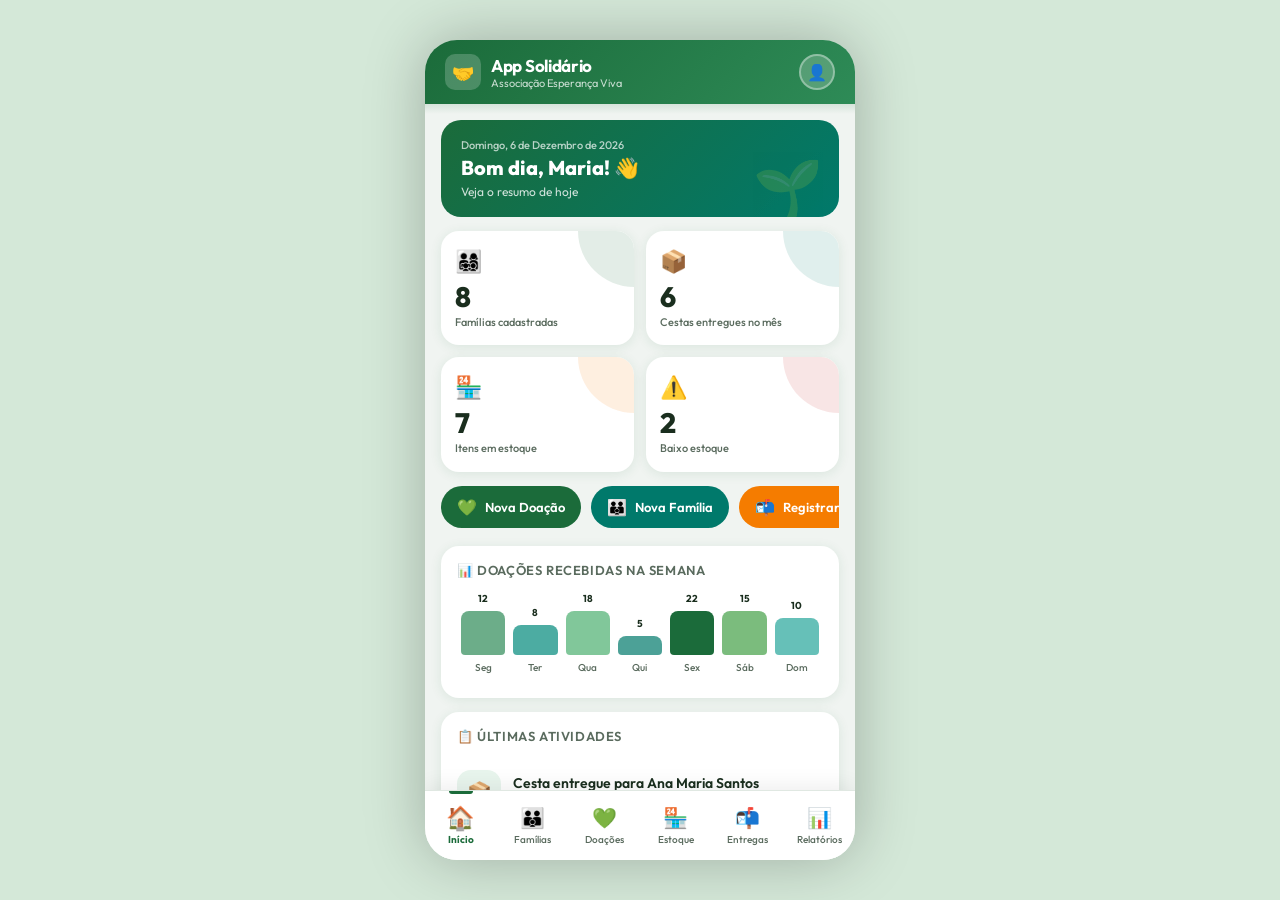
==== index.html @ c5981f45 "fix: adiciona css e js" ====
<!DOCTYPE html>
<html lang="pt-BR">
<head>
  <meta charset="UTF-8"/>
  <meta name="viewport" content="width=device-width, initial-scale=1.0, maximum-scale=1.0"/>
  <title>App Solidário</title>
  <link rel="preconnect" href="https://fonts.googleapis.com"/>
  <link href="https://fonts.googleapis.com/css2?family=Outfit:wght@300;400;500;600;700;800&display=swap" rel="stylesheet"/>
  <link rel="stylesheet" href="css/style.css"/>
</head>
<body>
<div id="app-wrapper">

  <!-- HEADER -->
  <header id="header">
    <div class="header-logo">
      <div class="logo-icon">🤝</div>
      <div>
        <div class="header-titulo">App Solidário</div>
        <div class="header-subtitulo">Associação Esperança Viva</div>
      </div>
    </div>
    <div class="header-avatar">👤</div>
  </header>

  <!-- CONTEÚDO PRINCIPAL -->
  <div id="conteudo">

    <!-- TELA: DASHBOARD -->
    <div class="tela ativa" id="tela-inicio">
      <div class="hero-greeting">
        <div class="hero-data" id="data-hoje"></div>
        <div class="hero-txt">Bom dia, Maria! 👋</div>
        <div class="hero-sub">Veja o resumo de hoje</div>
      </div>

      <div class="grid-indicadores">
        <div class="indicador ind-verde">
          <span class="ind-emoji">👨‍👩‍👧‍👦</span>
          <div class="ind-numero" id="total-familias">47</div>
          <div class="ind-label">Famílias cadastradas</div>
        </div>
        <div class="indicador ind-teal">
          <span class="ind-emoji">📦</span>
          <div class="ind-numero" id="total-entregas-mes">31</div>
          <div class="ind-label">Cestas entregues no mês</div>
        </div>
        <div class="indicador ind-laranja">
          <span class="ind-emoji">🏪</span>
          <div class="ind-numero" id="total-itens">7</div>
          <div class="ind-label">Itens em estoque</div>
        </div>
        <div class="indicador ind-vermelho">
          <span class="ind-emoji">⚠️</span>
          <div class="ind-numero" id="total-baixo-estoque">2</div>
          <div class="ind-label">Baixo estoque</div>
        </div>
      </div>

      <div class="acoes-rapidas">
        <button class="btn-acao btn-acao-verde" onclick="abrirModal('modal-doacao')">
          <span>💚</span> Nova Doação
        </button>
        <button class="btn-acao btn-acao-teal" onclick="abrirModal('modal-familia')">
          <span>👪</span> Nova Família
        </button>
        <button class="btn-acao btn-acao-laranja" onclick="abrirModal('modal-entrega')">
          <span>📬</span> Registrar Entrega
        </button>
      </div>

      <div class="card">
        <div class="card-titulo">📊 Doações recebidas na semana</div>
        <div class="grafico-barras" id="grafico-semana"></div>
      </div>

      <div class="card">
        <div class="card-titulo">📋 Últimas atividades</div>
        <div id="lista-atividades"></div>
      </div>
    </div>

    <!-- TELA: FAMÍLIAS -->
    <div class="tela" id="tela-familias">
      <div class="secao-header">
        <div>
          <div class="secao-titulo">Famílias</div>
          <div class="secao-sub" id="familias-count">47 cadastradas</div>
        </div>
        <button class="btn-secundario" onclick="abrirModal('modal-familia')">+ Cadastrar</button>
      </div>

      <div class="busca-wrap">
        <span class="busca-icone">🔍</span>
        <input class="busca-input" type="text" placeholder="Buscar família ou bairro..." id="busca-familias" oninput="filtrarFamilias()"/>
      </div>

      <div class="chips-wrap">
        <button class="chip ativo" onclick="filtrarChip(this,'todas')">Todas</button>
        <button class="chip" onclick="filtrarChip(this,'alta')">🔴 Alta prioridade</button>
        <button class="chip" onclick="filtrarChip(this,'media')">🟡 Média</button>
        <button class="chip" onclick="filtrarChip(this,'normal')">🟢 Normal</button>
      </div>

      <div class="card">
        <div id="lista-familias"></div>
      </div>
    </div>

    <!-- TELA: DOAÇÕES -->
    <div class="tela" id="tela-doacoes">
      <div class="secao-header">
        <div>
          <div class="secao-titulo">Doações</div>
          <div class="secao-sub" id="doacoes-count">Registros do mês</div>
        </div>
        <button class="btn-secundario" onclick="abrirModal('modal-doacao')">+ Registrar</button>
      </div>

      <div class="card">
        <div class="card-titulo">📥 Doações recebidas</div>
        <div id="lista-doacoes"></div>
      </div>
    </div>

    <!-- TELA: ESTOQUE -->
    <div class="tela" id="tela-estoque">
      <div class="secao-header">
        <div>
          <div class="secao-titulo">Estoque</div>
          <div class="secao-sub">Nível de produtos disponíveis</div>
        </div>
      </div>

      <div class="busca-wrap">
        <span class="busca-icone">🔍</span>
        <input class="busca-input" type="text" placeholder="Buscar produto..." id="busca-estoque" oninput="filtrarEstoque()"/>
      </div>

      <div class="card" id="card-estoque"></div>
    </div>

    <!-- TELA: ENTREGAS -->
    <div class="tela" id="tela-entregas">
      <div class="secao-header">
        <div>
          <div class="secao-titulo">Entregas</div>
          <div class="secao-sub" id="entregas-count"></div>
        </div>
        <button class="btn-secundario" onclick="abrirModal('modal-entrega')">+ Registrar</button>
      </div>
      <div class="card">
        <div class="card-titulo">📬 Histórico de entregas</div>
        <div id="lista-entregas"></div>
      </div>
    </div>

    <!-- TELA: RELATÓRIOS -->
    <div class="tela" id="tela-relatorios">
      <div class="secao-header">
        <div>
          <div class="secao-titulo">Relatórios</div>
          <div class="secao-sub">Resumo geral da associação</div>
        </div>
      </div>

      <div class="stat-grid" id="stat-grid"></div>

      <div class="card">
        <div class="card-titulo">🥫 Produtos mais doados</div>
        <div id="relatorio-produtos"></div>
      </div>

      <div class="card">
        <div class="card-titulo">🏘️ Bairros atendidos</div>
        <div id="relatorio-bairros"></div>
      </div>

      <button class="btn-primario" style="margin-bottom:16px" onclick="mostrarToast('📄 Relatório exportado com sucesso!','verde')">
        📄 Exportar Relatório (PDF)
      </button>
    </div>

  </div><!-- fim #conteudo -->

  <!-- NAVEGAÇÃO INFERIOR -->
  <nav id="nav-inferior">
    <button class="nav-item ativo" onclick="navegarPara('inicio',this)">
      <span class="nav-icone">🏠</span>
      <span class="nav-label">Início</span>
    </button>
    <button class="nav-item" onclick="navegarPara('familias',this)">
      <span class="nav-icone">👪</span>
      <span class="nav-label">Famílias</span>
    </button>
    <button class="nav-item" onclick="navegarPara('doacoes',this)">
      <span class="nav-icone">💚</span>
      <span class="nav-label">Doações</span>
    </button>
    <button class="nav-item" onclick="navegarPara('estoque',this)">
      <span class="nav-icone">🏪</span>
      <span class="nav-label">Estoque</span>
    </button>
    <button class="nav-item" onclick="navegarPara('entregas',this)">
      <span class="nav-icone">📬</span>
      <span class="nav-label">Entregas</span>
    </button>
    <button class="nav-item" onclick="navegarPara('relatorios',this)">
      <span class="nav-icone">📊</span>
      <span class="nav-label">Relatórios</span>
    </button>
  </nav>

  <!-- MODAL: NOVA FAMÍLIA -->
  <div class="modal-overlay" id="modal-familia" onclick="fecharModalFora(event,this)">
    <div class="modal-conteudo">
      <div class="modal-handle"></div>
      <div class="modal-titulo">
        👪 Cadastrar Família
        <button class="btn-fechar-modal" onclick="fecharModal('modal-familia')">✕</button>
      </div>
      <div class="form-grupo">
        <label class="form-label">Nome do Responsável *</label>
        <input class="form-input" type="text" id="f-responsavel" placeholder="Ex: Ana Maria Santos"/>
      </div>
      <div class="form-row">
        <div class="form-grupo">
          <label class="form-label">CPF</label>
          <input class="form-input" type="text" id="f-cpf" placeholder="000.000.000-00"/>
        </div>
        <div class="form-grupo">
          <label class="form-label">Telefone</label>
          <input class="form-input" type="text" id="f-telefone" placeholder="(00) 00000-0000"/>
        </div>
      </div>
      <div class="form-grupo">
        <label class="form-label">Endereço</label>
        <input class="form-input" type="text" id="f-endereco" placeholder="Rua, número"/>
      </div>
      <div class="form-row">
        <div class="form-grupo">
          <label class="form-label">Bairro</label>
          <input class="form-input" type="text" id="f-bairro" placeholder="Bairro"/>
        </div>
        <div class="form-grupo">
          <label class="form-label">Moradores</label>
          <input class="form-input" type="number" id="f-moradores" placeholder="Ex: 4" min="1"/>
        </div>
      </div>
      <div class="form-grupo">
        <label class="form-label">Prioridade</label>
        <select class="form-select" id="f-prioridade">
          <option value="normal">🟢 Normal</option>
          <option value="media">🟡 Média</option>
          <option value="alta">🔴 Alta</option>
        </select>
      </div>
      <div class="form-grupo">
        <label class="form-label">Observações</label>
        <textarea class="form-textarea" id="f-obs" placeholder="Informações adicionais sobre a família..."></textarea>
      </div>
      <button class="btn-primario" onclick="salvarFamilia()">✅ Cadastrar Família</button>
    </div>
  </div>

  <!-- MODAL: NOVA DOAÇÃO -->
  <div class="modal-overlay" id="modal-doacao" onclick="fecharModalFora(event,this)">
    <div class="modal-conteudo">
      <div class="modal-handle"></div>
      <div class="modal-titulo">
        💚 Registrar Doação
        <button class="btn-fechar-modal" onclick="fecharModal('modal-doacao')">✕</button>
      </div>
      <div class="form-grupo">
        <label class="form-label">Nome do Doador *</label>
        <input class="form-input" type="text" id="d-doador" placeholder="Ex: João Carlos Ferreira"/>
      </div>
      <div class="form-row">
        <div class="form-grupo">
          <label class="form-label">Produto *</label>
          <select class="form-select" id="d-produto">
            <option value="Arroz">🍚 Arroz</option>
            <option value="Feijão">🫘 Feijão</option>
            <option value="Óleo">🫙 Óleo</option>
            <option value="Macarrão">🍝 Macarrão</option>
            <option value="Açúcar">🍬 Açúcar</option>
            <option value="Leite">🥛 Leite</option>
            <option value="Farinha">🌾 Farinha</option>
          </select>
        </div>
        <div class="form-grupo">
          <label class="form-label">Quantidade</label>
          <input class="form-input" type="number" id="d-quantidade" placeholder="Ex: 10" min="1"/>
        </div>
      </div>
      <div class="form-grupo">
        <label class="form-label">Data da doação</label>
        <input class="form-input" type="date" id="d-data"/>
      </div>
      <div class="form-grupo">
        <label class="form-label">Telefone do doador</label>
        <input class="form-input" type="text" id="d-telefone" placeholder="(00) 00000-0000"/>
      </div>
      <button class="btn-primario" onclick="salvarDoacao()">✅ Registrar Doação</button>
    </div>
  </div>

  <!-- MODAL: NOVA ENTREGA -->
  <div class="modal-overlay" id="modal-entrega" onclick="fecharModalFora(event,this)">
    <div class="modal-conteudo">
      <div class="modal-handle"></div>
      <div class="modal-titulo">
        📬 Registrar Entrega
        <button class="btn-fechar-modal" onclick="fecharModal('modal-entrega')">✕</button>
      </div>
      <div class="form-grupo">
        <label class="form-label">Família beneficiada *</label>
        <select class="form-select" id="e-familia"></select>
      </div>
      <div class="form-grupo">
        <label class="form-label">Responsável pela entrega</label>
        <input class="form-input" type="text" id="e-responsavel" placeholder="Ex: Carlos Mendes"/>
      </div>
      <div class="form-grupo">
        <label class="form-label">Data da entrega</label>
        <input class="form-input" type="date" id="e-data"/>
      </div>
      <div class="form-grupo">
        <label class="form-label">Observações</label>
        <textarea class="form-textarea" id="e-obs" placeholder="Observações sobre a entrega..."></textarea>
      </div>
      <button class="btn-primario" onclick="salvarEntrega()">✅ Registrar Entrega</button>
    </div>
  </div>

</div><!-- fim #app-wrapper -->

<script src="js/dados.js"></script>
<script src="js/app.js"></script>
</body>
</html>
---- css/style.css ----
/* ===========================
   APP SOLIDÁRIO — ESTILOS
   Associação Esperança Viva
   =========================== */

/* ===== RESET & VARIÁVEIS ===== */
*, *::before, *::after { box-sizing: border-box; margin: 0; padding: 0; }

:root {
  --verde-primario: #1B6B3A;
  --verde-medio: #2E8B57;
  --verde-claro: #4CAF6F;
  --verde-suave: #E8F5ED;
  --teal: #00796B;
  --teal-claro: #E0F2F1;
  --laranja: #F57C00;
  --laranja-claro: #FFF3E0;
  --azul: #1565C0;
  --azul-claro: #E3F2FD;
  --vermelho: #C62828;
  --vermelho-claro: #FFEBEE;
  --amarelo: #F9A825;
  --amarelo-claro: #FFFDE7;
  --cinza-bg: #F0F4F1;
  --cinza-card: #FFFFFF;
  --cinza-borda: #E0E8E2;
  --cinza-texto: #5A6B5E;
  --texto-principal: #1A2E1E;
  --texto-secundario: #4A5E4E;
  --shadow-card: 0 2px 12px rgba(27,107,58,0.10);
  --shadow-modal: 0 8px 40px rgba(0,0,0,0.20);
  --radius-card: 18px;
  --radius-btn: 14px;
  --nav-height: 70px;
  --header-height: 64px;
  --fonte: 'Outfit', sans-serif;
}

html, body {
  height: 100%;
  background: #D4E8D8;
  font-family: var(--fonte);
  overflow: hidden;
}

/* ===== WRAPPER DO CELULAR ===== */
#app-wrapper {
  width: 100%;
  max-width: 430px;
  height: 100dvh;
  margin: 0 auto;
  background: var(--cinza-bg);
  position: relative;
  display: flex;
  flex-direction: column;
  overflow: hidden;
  box-shadow: 0 0 60px rgba(0,0,0,0.25);
}

@media (min-width: 500px) {
  body { display: flex; align-items: center; justify-content: center; min-height: 100vh; }
  #app-wrapper { height: 820px; border-radius: 32px; }
}

/* ===== HEADER ===== */
#header {
  height: var(--header-height);
  background: linear-gradient(135deg, var(--verde-primario) 0%, var(--verde-medio) 100%);
  display: flex;
  align-items: center;
  justify-content: space-between;
  padding: 0 20px;
  flex-shrink: 0;
  position: relative;
  z-index: 10;
}

#header::after {
  content: '';
  position: absolute;
  bottom: -10px; left: 0; right: 0; height: 10px;
  background: linear-gradient(to bottom, rgba(27,107,58,0.12), transparent);
}

.header-logo { display: flex; align-items: center; gap: 10px; }

.logo-icon {
  width: 36px; height: 36px;
  background: rgba(255,255,255,0.20);
  border-radius: 10px;
  display: flex; align-items: center; justify-content: center;
  font-size: 18px;
}

.header-titulo { font-size: 17px; font-weight: 700; color: #fff; letter-spacing: -0.3px; }
.header-subtitulo { font-size: 11px; color: rgba(255,255,255,0.75); font-weight: 400; }

.header-avatar {
  width: 36px; height: 36px;
  background: rgba(255,255,255,0.20);
  border-radius: 50%;
  display: flex; align-items: center; justify-content: center;
  font-size: 16px;
  border: 2px solid rgba(255,255,255,0.35);
}

/* ===== CONTEÚDO PRINCIPAL ===== */
#conteudo {
  flex: 1;
  overflow-y: auto;
  overflow-x: hidden;
  padding-bottom: var(--nav-height);
  scroll-behavior: smooth;
}
#conteudo::-webkit-scrollbar { display: none; }

/* ===== TELAS ===== */
.tela { display: none; padding: 16px; animation: slideIn 0.28s cubic-bezier(.4,0,.2,1); }
.tela.ativa { display: block; }

@keyframes slideIn {
  from { opacity: 0; transform: translateY(14px); }
  to   { opacity: 1; transform: translateY(0); }
}

/* ===== CARDS ===== */
.card {
  background: var(--cinza-card);
  border-radius: var(--radius-card);
  padding: 16px;
  box-shadow: var(--shadow-card);
  margin-bottom: 14px;
}

.card-titulo {
  font-size: 13px; font-weight: 600; color: var(--cinza-texto);
  text-transform: uppercase; letter-spacing: 0.6px;
  margin-bottom: 14px; display: flex; align-items: center; gap: 6px;
}

/* ===== GRID DE INDICADORES ===== */
.grid-indicadores { display: grid; grid-template-columns: 1fr 1fr; gap: 12px; margin-bottom: 14px; }

.indicador {
  background: var(--cinza-card);
  border-radius: var(--radius-card);
  padding: 16px 14px;
  box-shadow: var(--shadow-card);
  position: relative;
  overflow: hidden;
}

.indicador::before {
  content: '';
  position: absolute;
  top: 0; right: 0;
  width: 56px; height: 56px;
  border-radius: 0 18px 0 100%;
  opacity: 0.12;
}

.ind-verde::before  { background: var(--verde-primario); }
.ind-teal::before   { background: var(--teal); }
.ind-laranja::before { background: var(--laranja); }
.ind-vermelho::before { background: var(--vermelho); }

.ind-emoji { font-size: 22px; margin-bottom: 8px; display: block; }
.ind-numero { font-size: 28px; font-weight: 800; color: var(--texto-principal); line-height: 1; margin-bottom: 4px; }
.ind-label { font-size: 11px; font-weight: 500; color: var(--cinza-texto); line-height: 1.3; }

/* ===== AÇÕES RÁPIDAS ===== */
.acoes-rapidas { display: flex; gap: 10px; margin-bottom: 14px; overflow-x: auto; padding-bottom: 4px; }
.acoes-rapidas::-webkit-scrollbar { display: none; }

.btn-acao {
  flex-shrink: 0;
  display: flex; align-items: center; gap: 8px;
  padding: 11px 16px;
  border-radius: 50px; border: none;
  font-family: var(--fonte); font-size: 13px; font-weight: 600;
  cursor: pointer; transition: all 0.18s ease; white-space: nowrap;
}
.btn-acao:active { transform: scale(0.94); }
.btn-acao-verde  { background: var(--verde-primario); color: #fff; }
.btn-acao-teal   { background: var(--teal); color: #fff; }
.btn-acao-laranja { background: var(--laranja); color: #fff; }
.btn-acao span   { font-size: 16px; }

/* ===== GRÁFICO DE BARRAS ===== */
.grafico-barras { display: flex; align-items: flex-end; gap: 8px; height: 90px; padding: 0 4px 8px; }

.barra-wrap {
  flex: 1; display: flex; flex-direction: column;
  align-items: center; gap: 6px; height: 100%; justify-content: flex-end;
}

.barra { width: 100%; border-radius: 8px 8px 4px 4px; transition: height 0.6s cubic-bezier(.4,0,.2,1); min-height: 6px; }
.barra-label { font-size: 10px; color: var(--cinza-texto); font-weight: 500; }
.barra-val   { font-size: 10px; font-weight: 700; color: var(--texto-principal); }

/* ===== LISTA GERAL ===== */
.lista-item {
  display: flex; align-items: center; gap: 12px;
  padding: 12px 0; border-bottom: 1px solid var(--cinza-borda);
  cursor: default; transition: background 0.15s;
}
.lista-item:last-child { border-bottom: none; }
.lista-item:active { background: var(--verde-suave); border-radius: 12px; padding-left: 8px; padding-right: 8px; margin: 0 -8px; }

.lista-avatar {
  width: 44px; height: 44px; border-radius: 14px;
  display: flex; align-items: center; justify-content: center;
  font-size: 20px; flex-shrink: 0;
}

.la-verde   { background: var(--verde-suave); }
.la-teal    { background: var(--teal-claro); }
.la-laranja { background: var(--laranja-claro); }
.la-azul    { background: var(--azul-claro); }
.la-amarelo { background: var(--amarelo-claro); }

.lista-info { flex: 1; min-width: 0; }
.lista-nome { font-size: 14px; font-weight: 600; color: var(--texto-principal); white-space: nowrap; overflow: hidden; text-overflow: ellipsis; }
.lista-sub  { font-size: 12px; color: var(--cinza-texto); margin-top: 2px; }

/* ===== BADGES ===== */
.badge { font-size: 11px; font-weight: 600; padding: 4px 10px; border-radius: 50px; white-space: nowrap; flex-shrink: 0; }
.badge-verde    { background: var(--verde-suave); color: var(--verde-primario); }
.badge-vermelho { background: var(--vermelho-claro); color: var(--vermelho); }
.badge-amarelo  { background: var(--amarelo-claro); color: #8B6914; }
.badge-azul     { background: var(--azul-claro); color: var(--azul); }
.badge-cinza    { background: #EEEEEE; color: #555; }

/* ===== SEÇÃO TÍTULO ===== */
.secao-header { display: flex; align-items: center; justify-content: space-between; margin-bottom: 14px; }
.secao-titulo { font-size: 18px; font-weight: 700; color: var(--texto-principal); }
.secao-sub    { font-size: 12px; color: var(--cinza-texto); margin-top: 1px; }

/* ===== BOTÕES ===== */
.btn-primario {
  width: 100%; padding: 14px;
  background: linear-gradient(135deg, var(--verde-primario), var(--verde-medio));
  color: #fff; border: none; border-radius: var(--radius-btn);
  font-family: var(--fonte); font-size: 14px; font-weight: 600;
  cursor: pointer; transition: all 0.18s ease;
  display: flex; align-items: center; justify-content: center; gap: 8px;
}
.btn-primario:active { transform: scale(0.97); opacity: 0.92; }

.btn-secundario {
  padding: 10px 20px;
  background: var(--verde-suave);
  color: var(--verde-primario);
  border: 1.5px solid var(--verde-claro);
  border-radius: var(--radius-btn);
  font-family: var(--fonte); font-size: 13px; font-weight: 600;
  cursor: pointer; transition: all 0.18s ease;
}
.btn-secundario:active { transform: scale(0.96); }

/* ===== BUSCA ===== */
.busca-wrap { position: relative; margin-bottom: 14px; }
.busca-input {
  width: 100%; padding: 12px 16px 12px 42px;
  background: var(--cinza-card); border: 1.5px solid var(--cinza-borda); border-radius: 50px;
  font-family: var(--fonte); font-size: 14px; color: var(--texto-principal);
  outline: none; transition: border 0.18s; box-shadow: var(--shadow-card);
}
.busca-input:focus { border-color: var(--verde-claro); }
.busca-icone { position: absolute; left: 14px; top: 50%; transform: translateY(-50%); font-size: 17px; pointer-events: none; }

/* ===== ESTOQUE - PROGRESSO ===== */
.estoque-item { margin-bottom: 16px; }
.estoque-header { display: flex; align-items: center; justify-content: space-between; margin-bottom: 6px; }
.estoque-nome { font-size: 14px; font-weight: 600; color: var(--texto-principal); display: flex; align-items: center; gap: 7px; }
.estoque-qtd  { font-size: 13px; font-weight: 700; }

.progresso-barra { height: 9px; background: #E8F0E9; border-radius: 50px; overflow: hidden; }
.progresso-fill  { height: 100%; border-radius: 50px; transition: width 0.8s cubic-bezier(.4,0,.2,1); }
.prog-verde   { background: linear-gradient(90deg, var(--verde-claro), var(--verde-medio)); }
.prog-amarelo { background: linear-gradient(90deg, #F9A825, #FFB300); }
.prog-vermelho { background: linear-gradient(90deg, #EF5350, var(--vermelho)); }

/* ===== RELATÓRIO ===== */
.stat-grid { display: grid; grid-template-columns: 1fr 1fr; gap: 10px; margin-bottom: 14px; }
.stat-card { background: var(--cinza-card); border-radius: 16px; padding: 14px; box-shadow: var(--shadow-card); text-align: center; }
.stat-emoji { font-size: 24px; margin-bottom: 6px; }
.stat-num   { font-size: 26px; font-weight: 800; color: var(--texto-principal); }
.stat-label { font-size: 11px; color: var(--cinza-texto); font-weight: 500; margin-top: 2px; }

.rel-barra-item { margin-bottom: 12px; }
.rel-barra-header { display: flex; justify-content: space-between; font-size: 13px; font-weight: 500; color: var(--texto-principal); margin-bottom: 5px; }
.rel-barra-track { height: 8px; background: var(--cinza-borda); border-radius: 50px; overflow: hidden; }
.rel-barra-fill  { height: 100%; border-radius: 50px; transition: width 1s ease; }

/* ===== NAV INFERIOR ===== */
#nav-inferior {
  height: var(--nav-height);
  background: var(--cinza-card);
  display: flex; align-items: stretch;
  border-top: 1px solid var(--cinza-borda);
  flex-shrink: 0;
  position: absolute; bottom: 0; left: 0; right: 0;
  box-shadow: 0 -4px 20px rgba(0,0,0,0.07);
  z-index: 20;
}

.nav-item {
  flex: 1; display: flex; flex-direction: column;
  align-items: center; justify-content: center; gap: 3px;
  border: none; background: transparent;
  cursor: pointer; transition: all 0.18s ease;
  padding: 6px 4px; position: relative;
}

.nav-item::before {
  content: '';
  position: absolute; top: 0; left: 50%; transform: translateX(-50%);
  width: 0; height: 3px;
  background: var(--verde-primario);
  border-radius: 0 0 4px 4px; transition: width 0.22s ease;
}
.nav-item.ativo::before { width: 24px; }

.nav-icone { font-size: 20px; transition: transform 0.18s ease; }
.nav-item.ativo .nav-icone { transform: scale(1.15); }

.nav-label { font-family: var(--fonte); font-size: 10px; font-weight: 500; color: var(--cinza-texto); transition: color 0.18s; }
.nav-item.ativo .nav-label { color: var(--verde-primario); font-weight: 700; }

/* ===== MODAL ===== */
.modal-overlay {
  display: none; position: absolute; inset: 0;
  background: rgba(0,0,0,0.45); z-index: 100;
  align-items: flex-end; justify-content: center;
  backdrop-filter: blur(3px);
}
.modal-overlay.aberto { display: flex; animation: fadeIn 0.2s ease; }

@keyframes fadeIn { from { opacity: 0; } to { opacity: 1; } }

.modal-conteudo {
  width: 100%; background: var(--cinza-card);
  border-radius: 28px 28px 0 0; padding: 24px 20px;
  max-height: 90%; overflow-y: auto;
  animation: slideUp 0.3s cubic-bezier(.4,0,.2,1);
}
.modal-conteudo::-webkit-scrollbar { display: none; }

@keyframes slideUp {
  from { transform: translateY(100%); }
  to   { transform: translateY(0); }
}

.modal-handle { width: 40px; height: 4px; background: var(--cinza-borda); border-radius: 50px; margin: 0 auto 20px; }
.modal-titulo { font-size: 18px; font-weight: 700; color: var(--texto-principal); margin-bottom: 20px; display: flex; align-items: center; gap: 8px; }

/* ===== FORMULÁRIO ===== */
.form-grupo { margin-bottom: 14px; }
.form-label { display: block; font-size: 12px; font-weight: 600; color: var(--cinza-texto); margin-bottom: 6px; text-transform: uppercase; letter-spacing: 0.4px; }

.form-input, .form-select, .form-textarea {
  width: 100%; padding: 12px 14px;
  background: var(--cinza-bg); border: 1.5px solid var(--cinza-borda); border-radius: 12px;
  font-family: var(--fonte); font-size: 14px; color: var(--texto-principal);
  outline: none; transition: border 0.18s;
}
.form-input:focus, .form-select:focus, .form-textarea:focus { border-color: var(--verde-claro); background: #fff; }
.form-textarea { height: 80px; resize: none; }
.form-row { display: grid; grid-template-columns: 1fr 1fr; gap: 10px; }
.form-select { appearance: none; cursor: pointer; }

/* ===== TOAST ===== */
.toast {
  position: absolute; top: calc(var(--header-height) + 12px); left: 16px; right: 16px;
  background: var(--texto-principal); color: #fff;
  padding: 14px 18px; border-radius: 14px;
  font-size: 14px; font-weight: 500;
  display: flex; align-items: center; gap: 10px;
  z-index: 200; box-shadow: 0 6px 24px rgba(0,0,0,0.25);
  animation: toastEntrar 0.3s ease, toastSair 0.3s ease 2.4s forwards;
}
.toast-verde   { background: var(--verde-primario); }
.toast-laranja { background: var(--laranja); }

@keyframes toastEntrar { from { opacity: 0; transform: translateY(-20px) scale(0.95); } to { opacity: 1; transform: translateY(0) scale(1); } }
@keyframes toastSair   { from { opacity: 1; transform: translateY(0); } to { opacity: 0; transform: translateY(-16px); } }

/* ===== UTILITÁRIOS ===== */
.divider { height: 1px; background: var(--cinza-borda); margin: 8px 0 16px; }

.estado-vazio { text-align: center; padding: 32px 20px; color: var(--cinza-texto); font-size: 14px; }
.estado-vazio-emoji { font-size: 40px; display: block; margin-bottom: 10px; }

.chips-wrap { display: flex; gap: 8px; margin-bottom: 14px; overflow-x: auto; padding-bottom: 2px; }
.chips-wrap::-webkit-scrollbar { display: none; }
.chip {
  padding: 6px 14px; border-radius: 50px; border: 1.5px solid var(--cinza-borda);
  background: var(--cinza-card); font-family: var(--fonte); font-size: 12px; font-weight: 600;
  color: var(--cinza-texto); cursor: pointer; white-space: nowrap; flex-shrink: 0; transition: all 0.15s;
}
.chip.ativo { background: var(--verde-primario); color: #fff; border-color: var(--verde-primario); }

.hero-greeting {
  background: linear-gradient(135deg, var(--verde-primario), var(--teal));
  border-radius: 20px; padding: 18px 20px; margin-bottom: 14px;
  position: relative; overflow: hidden;
}
.hero-greeting::after { content: '🌱'; position: absolute; right: 16px; bottom: -6px; font-size: 56px; opacity: 0.2; }
.hero-data  { font-size: 11px; color: rgba(255,255,255,0.7); font-weight: 500; margin-bottom: 4px; }
.hero-txt   { font-size: 20px; font-weight: 800; color: #fff; line-height: 1.2; }
.hero-sub   { font-size: 12px; color: rgba(255,255,255,0.8); margin-top: 4px; }

.timeline-item { display: flex; gap: 12px; padding: 12px 0; border-bottom: 1px solid var(--cinza-borda); }
.timeline-item:last-child { border-bottom: none; }
.timeline-dot-wrap { display: flex; flex-direction: column; align-items: center; flex-shrink: 0; }
.timeline-dot { width: 36px; height: 36px; background: var(--verde-suave); border-radius: 12px; display: flex; align-items: center; justify-content: center; font-size: 16px; }
.timeline-info { flex: 1; min-width: 0; }
.timeline-familia { font-size: 14px; font-weight: 600; color: var(--texto-principal); }
.timeline-meta    { font-size: 12px; color: var(--cinza-texto); margin-top: 2px; }

.btn-fechar-modal {
  float: right; background: var(--cinza-bg); border: none; border-radius: 50%;
  width: 30px; height: 30px; font-size: 16px; cursor: pointer;
  display: flex; align-items: center; justify-content: center; margin-top: -4px;
}
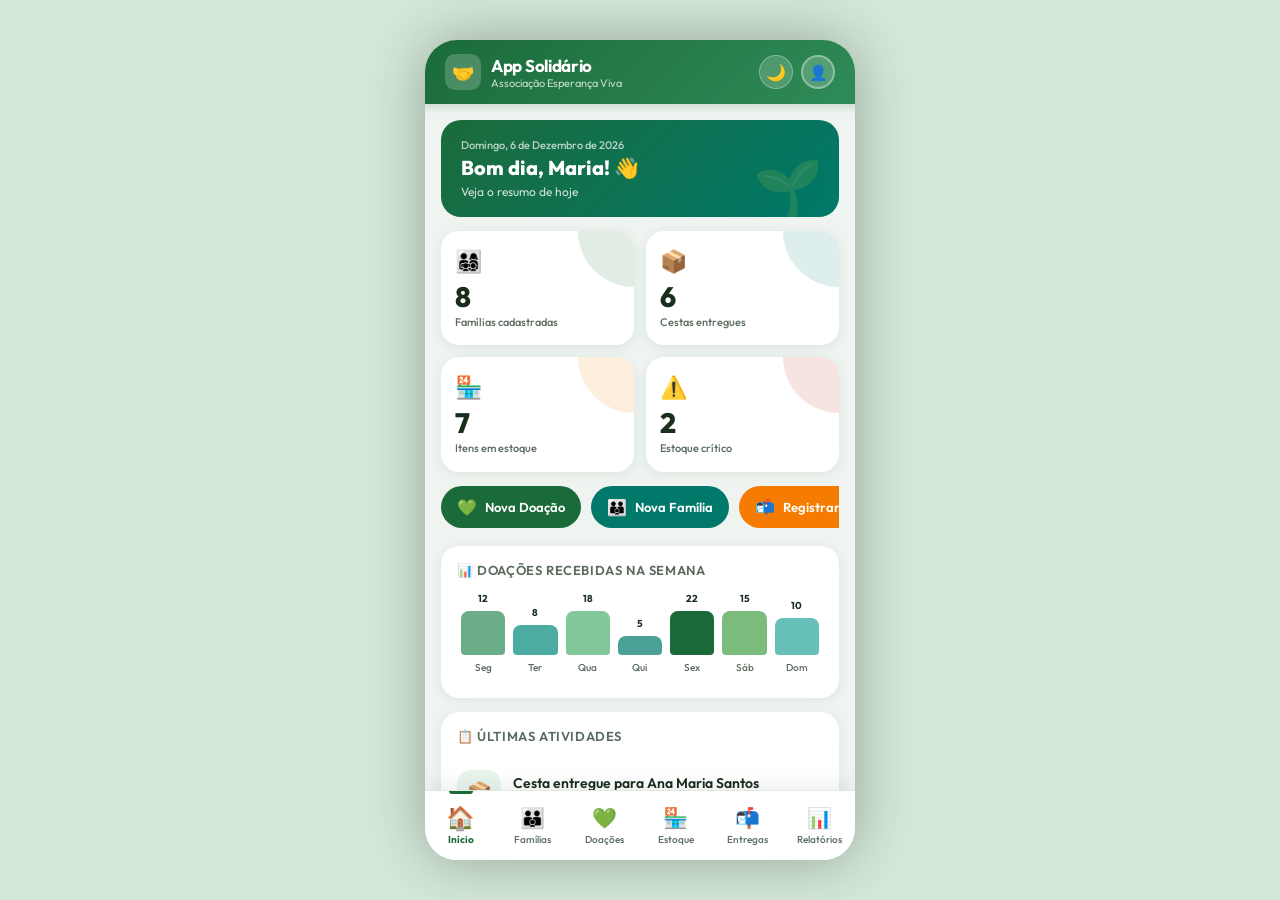
==== commit f037b54b: "feat: dark mode, edit/delete, estoque ±, donut chart, PWA" ====
--- a/index.html
+++ b/index.html
@@ -1,9 +1,19 @@
 <!DOCTYPE html>
-<html lang="pt-BR">
+<html lang="pt-BR" data-theme="light">
 <head>
   <meta charset="UTF-8"/>
   <meta name="viewport" content="width=device-width, initial-scale=1.0, maximum-scale=1.0"/>
   <title>App Solidário</title>
+
+  <!-- PWA -->
+  <link rel="manifest" href="manifest.json"/>
+  <meta name="theme-color" content="#1B6B3A"/>
+  <meta name="apple-mobile-web-app-capable" content="yes"/>
+  <meta name="apple-mobile-web-app-status-bar-style" content="black-translucent"/>
+  <meta name="apple-mobile-web-app-title" content="Solidário"/>
+  <meta name="description" content="Controle de doações e distribuição de cestas básicas"/>
+
+  <!-- Fonte -->
   <link rel="preconnect" href="https://fonts.googleapis.com"/>
   <link href="https://fonts.googleapis.com/css2?family=Outfit:wght@300;400;500;600;700;800&display=swap" rel="stylesheet"/>
   <link rel="stylesheet" href="css/style.css"/>
@@ -20,7 +30,10 @@
         <div class="header-subtitulo">Associação Esperança Viva</div>
       </div>
     </div>
-    <div class="header-avatar">👤</div>
+    <div class="header-acoes">
+      <button id="btn-tema" onclick="alternarTema()" title="Alternar tema">🌙</button>
+      <div class="header-avatar">👤</div>
+    </div>
   </header>
 
   <!-- CONTEÚDO PRINCIPAL -->
@@ -28,6 +41,17 @@
 
     <!-- TELA: DASHBOARD -->
     <div class="tela ativa" id="tela-inicio">
+
+      <!-- Banner PWA instalável -->
+      <div id="banner-pwa">
+        <span style="font-size:24px">📲</span>
+        <div class="pwa-txt">
+          <div class="pwa-nome">Instalar App Solidário</div>
+          Adicione à tela inicial para acesso offline
+        </div>
+        <button class="btn-instalar" onclick="instalarPwa()">Instalar</button>
+      </div>
+
       <div class="hero-greeting">
         <div class="hero-data" id="data-hoje"></div>
         <div class="hero-txt">Bom dia, Maria! 👋</div>
@@ -37,23 +61,23 @@
       <div class="grid-indicadores">
         <div class="indicador ind-verde">
           <span class="ind-emoji">👨‍👩‍👧‍👦</span>
-          <div class="ind-numero" id="total-familias">47</div>
+          <div class="ind-numero" id="total-familias">—</div>
           <div class="ind-label">Famílias cadastradas</div>
         </div>
         <div class="indicador ind-teal">
           <span class="ind-emoji">📦</span>
-          <div class="ind-numero" id="total-entregas-mes">31</div>
-          <div class="ind-label">Cestas entregues no mês</div>
+          <div class="ind-numero" id="total-entregas-mes">—</div>
+          <div class="ind-label">Cestas entregues</div>
         </div>
         <div class="indicador ind-laranja">
           <span class="ind-emoji">🏪</span>
-          <div class="ind-numero" id="total-itens">7</div>
+          <div class="ind-numero" id="total-itens">—</div>
           <div class="ind-label">Itens em estoque</div>
         </div>
         <div class="indicador ind-vermelho">
           <span class="ind-emoji">⚠️</span>
-          <div class="ind-numero" id="total-baixo-estoque">2</div>
-          <div class="ind-label">Baixo estoque</div>
+          <div class="ind-numero" id="total-baixo-estoque">—</div>
+          <div class="ind-label">Estoque crítico</div>
         </div>
       </div>
 
@@ -61,7 +85,7 @@
         <button class="btn-acao btn-acao-verde" onclick="abrirModal('modal-doacao')">
           <span>💚</span> Nova Doação
         </button>
-        <button class="btn-acao btn-acao-teal" onclick="abrirModal('modal-familia')">
+        <button class="btn-acao btn-acao-teal" onclick="abrirModalNovaFamilia()">
           <span>👪</span> Nova Família
         </button>
         <button class="btn-acao btn-acao-laranja" onclick="abrirModal('modal-entrega')">
@@ -85,9 +109,9 @@
       <div class="secao-header">
         <div>
           <div class="secao-titulo">Famílias</div>
-          <div class="secao-sub" id="familias-count">47 cadastradas</div>
-        </div>
-        <button class="btn-secundario" onclick="abrirModal('modal-familia')">+ Cadastrar</button>
+          <div class="secao-sub" id="familias-count"></div>
+        </div>
+        <button class="btn-secundario" onclick="abrirModalNovaFamilia()">+ Cadastrar</button>
       </div>
 
       <div class="busca-wrap">
@@ -112,11 +136,10 @@
       <div class="secao-header">
         <div>
           <div class="secao-titulo">Doações</div>
-          <div class="secao-sub" id="doacoes-count">Registros do mês</div>
+          <div class="secao-sub" id="doacoes-count"></div>
         </div>
         <button class="btn-secundario" onclick="abrirModal('modal-doacao')">+ Registrar</button>
       </div>
-
       <div class="card">
         <div class="card-titulo">📥 Doações recebidas</div>
         <div id="lista-doacoes"></div>
@@ -128,15 +151,13 @@
       <div class="secao-header">
         <div>
           <div class="secao-titulo">Estoque</div>
-          <div class="secao-sub">Nível de produtos disponíveis</div>
-        </div>
-      </div>
-
+          <div class="secao-sub">Toque em − / + para ajustar</div>
+        </div>
+      </div>
       <div class="busca-wrap">
         <span class="busca-icone">🔍</span>
         <input class="busca-input" type="text" placeholder="Buscar produto..." id="busca-estoque" oninput="filtrarEstoque()"/>
       </div>
-
       <div class="card" id="card-estoque"></div>
     </div>
 
@@ -164,6 +185,12 @@
         </div>
       </div>
 
+      <div class="filtro-periodo">
+        <button class="btn-periodo" onclick="filtrarPeriodo(this,'semana')">Esta semana</button>
+        <button class="btn-periodo ativo" onclick="filtrarPeriodo(this,'mes')">Este mês</button>
+        <button class="btn-periodo" onclick="filtrarPeriodo(this,'tudo')">Todo período</button>
+      </div>
+
       <div class="stat-grid" id="stat-grid"></div>
 
       <div class="card">
@@ -176,7 +203,8 @@
         <div id="relatorio-bairros"></div>
       </div>
 
-      <button class="btn-primario" style="margin-bottom:16px" onclick="mostrarToast('📄 Relatório exportado com sucesso!','verde')">
+      <button class="btn-primario" style="margin-bottom:16px"
+        onclick="mostrarToast('📄 Relatório exportado com sucesso!','verde')">
         📄 Exportar Relatório (PDF)
       </button>
     </div>
@@ -211,12 +239,12 @@
     </button>
   </nav>
 
-  <!-- MODAL: NOVA FAMÍLIA -->
+  <!-- MODAL: FAMÍLIA (criar + editar) -->
   <div class="modal-overlay" id="modal-familia" onclick="fecharModalFora(event,this)">
     <div class="modal-conteudo">
       <div class="modal-handle"></div>
       <div class="modal-titulo">
-        👪 Cadastrar Família
+        <span id="modal-familia-titulo">👪 Cadastrar Família</span>
         <button class="btn-fechar-modal" onclick="fecharModal('modal-familia')">✕</button>
       </div>
       <div class="form-grupo">
@@ -259,11 +287,13 @@
         <label class="form-label">Observações</label>
         <textarea class="form-textarea" id="f-obs" placeholder="Informações adicionais sobre a família..."></textarea>
       </div>
-      <button class="btn-primario" onclick="salvarFamilia()">✅ Cadastrar Família</button>
+      <button class="btn-primario" id="modal-familia-btn" onclick="salvarFamilia()">✅ Cadastrar Família</button>
+      <button class="btn-perigo" id="btn-excluir-familia" style="display:none"
+        onclick="excluirFamilia(familiaEmEdicaoId)">🗑️ Excluir Família</button>
     </div>
   </div>
 
-  <!-- MODAL: NOVA DOAÇÃO -->
+  <!-- MODAL: DOAÇÃO -->
   <div class="modal-overlay" id="modal-doacao" onclick="fecharModalFora(event,this)">
     <div class="modal-conteudo">
       <div class="modal-handle"></div>
@@ -305,7 +335,7 @@
     </div>
   </div>
 
-  <!-- MODAL: NOVA ENTREGA -->
+  <!-- MODAL: ENTREGA -->
   <div class="modal-overlay" id="modal-entrega" onclick="fecharModalFora(event,this)">
     <div class="modal-conteudo">
       <div class="modal-handle"></div>
--- a/css/style.css
+++ b/css/style.css
@@ -1,46 +1,73 @@
 /* ===========================
-   APP SOLIDÁRIO — ESTILOS
-   Associação Esperança Viva
+   APP SOLIDÁRIO — ESTILOS v2
+   Dark mode · Edit/Delete · Stock controls · Charts
    =========================== */
 
-/* ===== RESET & VARIÁVEIS ===== */
+/* ===== RESET & VARIÁVEIS LIGHT ===== */
 *, *::before, *::after { box-sizing: border-box; margin: 0; padding: 0; }
 
 :root {
   --verde-primario: #1B6B3A;
-  --verde-medio: #2E8B57;
-  --verde-claro: #4CAF6F;
-  --verde-suave: #E8F5ED;
-  --teal: #00796B;
-  --teal-claro: #E0F2F1;
-  --laranja: #F57C00;
-  --laranja-claro: #FFF3E0;
-  --azul: #1565C0;
-  --azul-claro: #E3F2FD;
-  --vermelho: #C62828;
+  --verde-medio:    #2E8B57;
+  --verde-claro:    #4CAF6F;
+  --verde-suave:    #E8F5ED;
+  --teal:           #00796B;
+  --teal-claro:     #E0F2F1;
+  --laranja:        #F57C00;
+  --laranja-claro:  #FFF3E0;
+  --azul:           #1565C0;
+  --azul-claro:     #E3F2FD;
+  --vermelho:       #C62828;
   --vermelho-claro: #FFEBEE;
-  --amarelo: #F9A825;
-  --amarelo-claro: #FFFDE7;
-  --cinza-bg: #F0F4F1;
-  --cinza-card: #FFFFFF;
-  --cinza-borda: #E0E8E2;
-  --cinza-texto: #5A6B5E;
+  --amarelo:        #F9A825;
+  --amarelo-claro:  #FFFDE7;
+
+  /* Superfícies — light */
+  --bg-app:         #D4E8D8;
+  --cinza-bg:       #F0F4F1;
+  --cinza-card:     #FFFFFF;
+  --cinza-borda:    #E0E8E2;
+  --cinza-texto:    #5A6B5E;
   --texto-principal: #1A2E1E;
-  --texto-secundario: #4A5E4E;
-  --shadow-card: 0 2px 12px rgba(27,107,58,0.10);
-  --shadow-modal: 0 8px 40px rgba(0,0,0,0.20);
-  --radius-card: 18px;
-  --radius-btn: 14px;
-  --nav-height: 70px;
-  --header-height: 64px;
-  --fonte: 'Outfit', sans-serif;
+  --texto-secundario:#4A5E4E;
+
+  --shadow-card:    0 2px 12px rgba(27,107,58,0.10);
+  --shadow-modal:   0 8px 40px rgba(0,0,0,0.20);
+  --radius-card:    18px;
+  --radius-btn:     14px;
+  --nav-height:     70px;
+  --header-height:  64px;
+  --fonte:          'Outfit', sans-serif;
+
+  /* Transição de tema */
+  --transicao-tema: background 0.3s ease, color 0.3s ease, border-color 0.3s ease, box-shadow 0.3s ease;
+}
+
+/* ===== DARK MODE ===== */
+[data-theme="dark"] {
+  --bg-app:          #060E08;
+  --cinza-bg:        #0D1710;
+  --cinza-card:      #162012;
+  --cinza-borda:     #2A3D2E;
+  --cinza-texto:     #7A9A7E;
+  --texto-principal: #E0F0E4;
+  --texto-secundario:#A8C4AE;
+  --verde-suave:     #1A3320;
+  --teal-claro:      #0D2420;
+  --laranja-claro:   #2A1800;
+  --azul-claro:      #0D1E35;
+  --vermelho-claro:  #2A0D0D;
+  --amarelo-claro:   #251A00;
+  --shadow-card:     0 2px 16px rgba(0,0,0,0.40);
+  --shadow-modal:    0 8px 48px rgba(0,0,0,0.60);
 }
 
 html, body {
   height: 100%;
-  background: #D4E8D8;
+  background: var(--bg-app);
   font-family: var(--fonte);
   overflow: hidden;
+  transition: var(--transicao-tema);
 }
 
 /* ===== WRAPPER DO CELULAR ===== */
@@ -54,7 +81,8 @@
   display: flex;
   flex-direction: column;
   overflow: hidden;
-  box-shadow: 0 0 60px rgba(0,0,0,0.25);
+  box-shadow: 0 0 60px rgba(0,0,0,0.30);
+  transition: var(--transicao-tema);
 }
 
 @media (min-width: 500px) {
@@ -79,7 +107,7 @@
   content: '';
   position: absolute;
   bottom: -10px; left: 0; right: 0; height: 10px;
-  background: linear-gradient(to bottom, rgba(27,107,58,0.12), transparent);
+  background: linear-gradient(to bottom, rgba(27,107,58,0.15), transparent);
 }
 
 .header-logo { display: flex; align-items: center; gap: 10px; }
@@ -92,15 +120,31 @@
   font-size: 18px;
 }
 
-.header-titulo { font-size: 17px; font-weight: 700; color: #fff; letter-spacing: -0.3px; }
+.header-titulo    { font-size: 17px; font-weight: 700; color: #fff; letter-spacing: -0.3px; }
 .header-subtitulo { font-size: 11px; color: rgba(255,255,255,0.75); font-weight: 400; }
 
+.header-acoes { display: flex; align-items: center; gap: 8px; }
+
+/* Botão dark mode */
+#btn-tema {
+  width: 34px; height: 34px;
+  background: rgba(255,255,255,0.18);
+  border: 1.5px solid rgba(255,255,255,0.30);
+  border-radius: 50%;
+  color: #fff;
+  font-size: 16px;
+  cursor: pointer;
+  display: flex; align-items: center; justify-content: center;
+  transition: all 0.2s ease;
+}
+#btn-tema:active { transform: scale(0.88); }
+
 .header-avatar {
-  width: 36px; height: 36px;
+  width: 34px; height: 34px;
   background: rgba(255,255,255,0.20);
   border-radius: 50%;
   display: flex; align-items: center; justify-content: center;
-  font-size: 16px;
+  font-size: 15px;
   border: 2px solid rgba(255,255,255,0.35);
 }
 
@@ -130,6 +174,7 @@
   padding: 16px;
   box-shadow: var(--shadow-card);
   margin-bottom: 14px;
+  transition: var(--transicao-tema);
 }
 
 .card-titulo {
@@ -148,43 +193,41 @@
   box-shadow: var(--shadow-card);
   position: relative;
   overflow: hidden;
+  transition: var(--transicao-tema);
 }
 
 .indicador::before {
   content: '';
-  position: absolute;
-  top: 0; right: 0;
+  position: absolute; top: 0; right: 0;
   width: 56px; height: 56px;
   border-radius: 0 18px 0 100%;
-  opacity: 0.12;
-}
-
-.ind-verde::before  { background: var(--verde-primario); }
-.ind-teal::before   { background: var(--teal); }
+  opacity: 0.13;
+}
+
+.ind-verde::before   { background: var(--verde-primario); }
+.ind-teal::before    { background: var(--teal); }
 .ind-laranja::before { background: var(--laranja); }
 .ind-vermelho::before { background: var(--vermelho); }
 
-.ind-emoji { font-size: 22px; margin-bottom: 8px; display: block; }
-.ind-numero { font-size: 28px; font-weight: 800; color: var(--texto-principal); line-height: 1; margin-bottom: 4px; }
-.ind-label { font-size: 11px; font-weight: 500; color: var(--cinza-texto); line-height: 1.3; }
+.ind-emoji  { font-size: 22px; margin-bottom: 8px; display: block; }
+.ind-numero { font-size: 28px; font-weight: 800; color: var(--texto-principal); line-height: 1; margin-bottom: 4px; transition: var(--transicao-tema); }
+.ind-label  { font-size: 11px; font-weight: 500; color: var(--cinza-texto); line-height: 1.3; }
 
 /* ===== AÇÕES RÁPIDAS ===== */
 .acoes-rapidas { display: flex; gap: 10px; margin-bottom: 14px; overflow-x: auto; padding-bottom: 4px; }
 .acoes-rapidas::-webkit-scrollbar { display: none; }
 
 .btn-acao {
-  flex-shrink: 0;
-  display: flex; align-items: center; gap: 8px;
-  padding: 11px 16px;
-  border-radius: 50px; border: none;
+  flex-shrink: 0; display: flex; align-items: center; gap: 8px;
+  padding: 11px 16px; border-radius: 50px; border: none;
   font-family: var(--fonte); font-size: 13px; font-weight: 600;
   cursor: pointer; transition: all 0.18s ease; white-space: nowrap;
 }
 .btn-acao:active { transform: scale(0.94); }
-.btn-acao-verde  { background: var(--verde-primario); color: #fff; }
-.btn-acao-teal   { background: var(--teal); color: #fff; }
+.btn-acao-verde   { background: var(--verde-primario); color: #fff; }
+.btn-acao-teal    { background: var(--teal); color: #fff; }
 .btn-acao-laranja { background: var(--laranja); color: #fff; }
-.btn-acao span   { font-size: 16px; }
+.btn-acao span    { font-size: 16px; }
 
 /* ===== GRÁFICO DE BARRAS ===== */
 .grafico-barras { display: flex; align-items: flex-end; gap: 8px; height: 90px; padding: 0 4px 8px; }
@@ -202,10 +245,15 @@
 .lista-item {
   display: flex; align-items: center; gap: 12px;
   padding: 12px 0; border-bottom: 1px solid var(--cinza-borda);
-  cursor: default; transition: background 0.15s;
+  transition: var(--transicao-tema);
+  animation: itemEntrar 0.25s ease both;
 }
 .lista-item:last-child { border-bottom: none; }
-.lista-item:active { background: var(--verde-suave); border-radius: 12px; padding-left: 8px; padding-right: 8px; margin: 0 -8px; }
+
+@keyframes itemEntrar {
+  from { opacity: 0; transform: translateX(-8px); }
+  to   { opacity: 1; transform: translateX(0); }
+}
 
 .lista-avatar {
   width: 44px; height: 44px; border-radius: 14px;
@@ -220,21 +268,35 @@
 .la-amarelo { background: var(--amarelo-claro); }
 
 .lista-info { flex: 1; min-width: 0; }
-.lista-nome { font-size: 14px; font-weight: 600; color: var(--texto-principal); white-space: nowrap; overflow: hidden; text-overflow: ellipsis; }
+.lista-nome { font-size: 14px; font-weight: 600; color: var(--texto-principal); white-space: nowrap; overflow: hidden; text-overflow: ellipsis; transition: var(--transicao-tema); }
 .lista-sub  { font-size: 12px; color: var(--cinza-texto); margin-top: 2px; }
+
+/* ===== AÇÕES DA LISTA (edit/delete) ===== */
+.lista-acoes { display: flex; gap: 6px; flex-shrink: 0; }
+
+.btn-lista-acao {
+  width: 30px; height: 30px;
+  border-radius: 10px; border: none;
+  display: flex; align-items: center; justify-content: center;
+  font-size: 14px; cursor: pointer;
+  transition: all 0.15s ease;
+}
+.btn-lista-acao:active { transform: scale(0.88); }
+.btn-editar  { background: var(--azul-claro);    color: var(--azul); }
+.btn-excluir { background: var(--vermelho-claro); color: var(--vermelho); }
 
 /* ===== BADGES ===== */
 .badge { font-size: 11px; font-weight: 600; padding: 4px 10px; border-radius: 50px; white-space: nowrap; flex-shrink: 0; }
-.badge-verde    { background: var(--verde-suave); color: var(--verde-primario); }
+.badge-verde    { background: var(--verde-suave);    color: var(--verde-primario); }
 .badge-vermelho { background: var(--vermelho-claro); color: var(--vermelho); }
-.badge-amarelo  { background: var(--amarelo-claro); color: #8B6914; }
-.badge-azul     { background: var(--azul-claro); color: var(--azul); }
-.badge-cinza    { background: #EEEEEE; color: #555; }
+.badge-amarelo  { background: var(--amarelo-claro);  color: #8B6914; }
+.badge-azul     { background: var(--azul-claro);     color: var(--azul); }
+.badge-cinza    { background: var(--cinza-borda);    color: var(--cinza-texto); }
 
 /* ===== SEÇÃO TÍTULO ===== */
-.secao-header { display: flex; align-items: center; justify-content: space-between; margin-bottom: 14px; }
-.secao-titulo { font-size: 18px; font-weight: 700; color: var(--texto-principal); }
-.secao-sub    { font-size: 12px; color: var(--cinza-texto); margin-top: 1px; }
+.secao-header  { display: flex; align-items: center; justify-content: space-between; margin-bottom: 14px; }
+.secao-titulo  { font-size: 18px; font-weight: 700; color: var(--texto-principal); transition: var(--transicao-tema); }
+.secao-sub     { font-size: 12px; color: var(--cinza-texto); margin-top: 1px; }
 
 /* ===== BOTÕES ===== */
 .btn-primario {
@@ -258,40 +320,106 @@
 }
 .btn-secundario:active { transform: scale(0.96); }
 
+.btn-perigo {
+  width: 100%; padding: 13px;
+  background: var(--vermelho-claro);
+  color: var(--vermelho);
+  border: 1.5px solid var(--vermelho);
+  border-radius: var(--radius-btn);
+  font-family: var(--fonte); font-size: 14px; font-weight: 600;
+  cursor: pointer; transition: all 0.18s ease;
+  display: flex; align-items: center; justify-content: center; gap: 8px;
+  margin-top: 10px;
+}
+.btn-perigo:active { transform: scale(0.97); }
+
 /* ===== BUSCA ===== */
-.busca-wrap { position: relative; margin-bottom: 14px; }
-.busca-input {
+.busca-wrap   { position: relative; margin-bottom: 14px; }
+.busca-input  {
   width: 100%; padding: 12px 16px 12px 42px;
   background: var(--cinza-card); border: 1.5px solid var(--cinza-borda); border-radius: 50px;
   font-family: var(--fonte); font-size: 14px; color: var(--texto-principal);
-  outline: none; transition: border 0.18s; box-shadow: var(--shadow-card);
+  outline: none; transition: border 0.18s, var(--transicao-tema);
+  box-shadow: var(--shadow-card);
 }
 .busca-input:focus { border-color: var(--verde-claro); }
-.busca-icone { position: absolute; left: 14px; top: 50%; transform: translateY(-50%); font-size: 17px; pointer-events: none; }
-
-/* ===== ESTOQUE - PROGRESSO ===== */
-.estoque-item { margin-bottom: 16px; }
-.estoque-header { display: flex; align-items: center; justify-content: space-between; margin-bottom: 6px; }
-.estoque-nome { font-size: 14px; font-weight: 600; color: var(--texto-principal); display: flex; align-items: center; gap: 7px; }
-.estoque-qtd  { font-size: 13px; font-weight: 700; }
-
-.progresso-barra { height: 9px; background: #E8F0E9; border-radius: 50px; overflow: hidden; }
-.progresso-fill  { height: 100%; border-radius: 50px; transition: width 0.8s cubic-bezier(.4,0,.2,1); }
+.busca-icone  { position: absolute; left: 14px; top: 50%; transform: translateY(-50%); font-size: 17px; pointer-events: none; }
+
+/* ===== ESTOQUE ===== */
+.estoque-item { margin-bottom: 18px; }
+.estoque-item:last-child { margin-bottom: 0; }
+
+.estoque-header { display: flex; align-items: center; justify-content: space-between; margin-bottom: 8px; }
+.estoque-nome   { font-size: 14px; font-weight: 600; color: var(--texto-principal); display: flex; align-items: center; gap: 7px; transition: var(--transicao-tema); }
+
+.estoque-controles { display: flex; align-items: center; gap: 8px; }
+.estoque-qtd       { font-size: 13px; font-weight: 700; min-width: 50px; text-align: center; }
+
+.btn-estoque {
+  width: 28px; height: 28px;
+  border-radius: 8px; border: none;
+  font-size: 18px; font-weight: 700;
+  cursor: pointer; display: flex; align-items: center; justify-content: center;
+  transition: all 0.15s ease; line-height: 1;
+  font-family: var(--fonte);
+}
+.btn-estoque:active { transform: scale(0.85); }
+.btn-menos { background: var(--vermelho-claro); color: var(--vermelho); }
+.btn-mais  { background: var(--verde-suave);    color: var(--verde-primario); }
+
+.progresso-barra { height: 9px; background: var(--cinza-borda); border-radius: 50px; overflow: hidden; }
+.progresso-fill  {
+  height: 100%; border-radius: 50px;
+  transition: width 0.8s cubic-bezier(.4,0,.2,1), background 0.4s ease;
+}
 .prog-verde   { background: linear-gradient(90deg, var(--verde-claro), var(--verde-medio)); }
 .prog-amarelo { background: linear-gradient(90deg, #F9A825, #FFB300); }
 .prog-vermelho { background: linear-gradient(90deg, #EF5350, var(--vermelho)); }
 
-/* ===== RELATÓRIO ===== */
+/* Pulso em itens críticos */
+@keyframes pulsarVermelho {
+  0%, 100% { opacity: 1; }
+  50%       { opacity: 0.55; }
+}
+.prog-vermelho { animation: pulsarVermelho 1.8s ease infinite; }
+
+/* ===== RELATÓRIOS ===== */
 .stat-grid { display: grid; grid-template-columns: 1fr 1fr; gap: 10px; margin-bottom: 14px; }
-.stat-card { background: var(--cinza-card); border-radius: 16px; padding: 14px; box-shadow: var(--shadow-card); text-align: center; }
+.stat-card {
+  background: var(--cinza-card); border-radius: 16px; padding: 14px;
+  box-shadow: var(--shadow-card); text-align: center;
+  transition: var(--transicao-tema);
+}
 .stat-emoji { font-size: 24px; margin-bottom: 6px; }
-.stat-num   { font-size: 26px; font-weight: 800; color: var(--texto-principal); }
+.stat-num   { font-size: 26px; font-weight: 800; color: var(--texto-principal); transition: var(--transicao-tema); }
 .stat-label { font-size: 11px; color: var(--cinza-texto); font-weight: 500; margin-top: 2px; }
 
-.rel-barra-item { margin-bottom: 12px; }
-.rel-barra-header { display: flex; justify-content: space-between; font-size: 13px; font-weight: 500; color: var(--texto-principal); margin-bottom: 5px; }
-.rel-barra-track { height: 8px; background: var(--cinza-borda); border-radius: 50px; overflow: hidden; }
-.rel-barra-fill  { height: 100%; border-radius: 50px; transition: width 1s ease; }
+/* Gráfico donut SVG */
+.donut-wrap {
+  display: flex; align-items: center; gap: 20px;
+  padding: 8px 0 16px;
+}
+.donut-legenda { flex: 1; display: flex; flex-direction: column; gap: 8px; }
+.legenda-item  { display: flex; align-items: center; gap: 8px; font-size: 12px; color: var(--texto-principal); }
+.legenda-cor   { width: 10px; height: 10px; border-radius: 3px; flex-shrink: 0; }
+.legenda-pct   { margin-left: auto; font-weight: 700; color: var(--cinza-texto); }
+
+.rel-barra-item  { margin-bottom: 12px; }
+.rel-barra-header { display: flex; justify-content: space-between; font-size: 13px; font-weight: 500; color: var(--texto-principal); margin-bottom: 5px; transition: var(--transicao-tema); }
+.rel-barra-track  { height: 8px; background: var(--cinza-borda); border-radius: 50px; overflow: hidden; }
+.rel-barra-fill   { height: 100%; border-radius: 50px; transition: width 1s ease; }
+
+/* Filtro de período */
+.filtro-periodo { display: flex; gap: 8px; margin-bottom: 14px; }
+.btn-periodo {
+  flex: 1; padding: 8px 4px;
+  background: var(--cinza-card); border: 1.5px solid var(--cinza-borda);
+  border-radius: 10px; font-family: var(--fonte); font-size: 11px; font-weight: 600;
+  color: var(--cinza-texto); cursor: pointer; transition: all 0.15s;
+}
+.btn-periodo.ativo {
+  background: var(--verde-primario); color: #fff; border-color: var(--verde-primario);
+}
 
 /* ===== NAV INFERIOR ===== */
 #nav-inferior {
@@ -301,8 +429,9 @@
   border-top: 1px solid var(--cinza-borda);
   flex-shrink: 0;
   position: absolute; bottom: 0; left: 0; right: 0;
-  box-shadow: 0 -4px 20px rgba(0,0,0,0.07);
+  box-shadow: 0 -4px 20px rgba(0,0,0,0.08);
   z-index: 20;
+  transition: var(--transicao-tema);
 }
 
 .nav-item {
@@ -331,9 +460,9 @@
 /* ===== MODAL ===== */
 .modal-overlay {
   display: none; position: absolute; inset: 0;
-  background: rgba(0,0,0,0.45); z-index: 100;
+  background: rgba(0,0,0,0.50); z-index: 100;
   align-items: flex-end; justify-content: center;
-  backdrop-filter: blur(3px);
+  backdrop-filter: blur(4px);
 }
 .modal-overlay.aberto { display: flex; animation: fadeIn 0.2s ease; }
 
@@ -344,6 +473,7 @@
   border-radius: 28px 28px 0 0; padding: 24px 20px;
   max-height: 90%; overflow-y: auto;
   animation: slideUp 0.3s cubic-bezier(.4,0,.2,1);
+  transition: var(--transicao-tema);
 }
 .modal-conteudo::-webkit-scrollbar { display: none; }
 
@@ -352,23 +482,31 @@
   to   { transform: translateY(0); }
 }
 
-.modal-handle { width: 40px; height: 4px; background: var(--cinza-borda); border-radius: 50px; margin: 0 auto 20px; }
-.modal-titulo { font-size: 18px; font-weight: 700; color: var(--texto-principal); margin-bottom: 20px; display: flex; align-items: center; gap: 8px; }
+.modal-handle  { width: 40px; height: 4px; background: var(--cinza-borda); border-radius: 50px; margin: 0 auto 20px; }
+.modal-titulo  { font-size: 18px; font-weight: 700; color: var(--texto-principal); margin-bottom: 20px; display: flex; align-items: center; gap: 8px; transition: var(--transicao-tema); }
+.modal-divider { height: 1px; background: var(--cinza-borda); margin: 16px 0; }
 
 /* ===== FORMULÁRIO ===== */
-.form-grupo { margin-bottom: 14px; }
-.form-label { display: block; font-size: 12px; font-weight: 600; color: var(--cinza-texto); margin-bottom: 6px; text-transform: uppercase; letter-spacing: 0.4px; }
+.form-grupo  { margin-bottom: 14px; }
+.form-label  { display: block; font-size: 12px; font-weight: 600; color: var(--cinza-texto); margin-bottom: 6px; text-transform: uppercase; letter-spacing: 0.4px; }
 
 .form-input, .form-select, .form-textarea {
   width: 100%; padding: 12px 14px;
   background: var(--cinza-bg); border: 1.5px solid var(--cinza-borda); border-radius: 12px;
   font-family: var(--fonte); font-size: 14px; color: var(--texto-principal);
-  outline: none; transition: border 0.18s;
-}
-.form-input:focus, .form-select:focus, .form-textarea:focus { border-color: var(--verde-claro); background: #fff; }
+  outline: none; transition: border 0.18s, var(--transicao-tema);
+}
+.form-input:focus, .form-select:focus, .form-textarea:focus { border-color: var(--verde-claro); background: var(--cinza-card); }
+.form-input.invalido  { border-color: var(--vermelho) !important; animation: sacudir 0.3s ease; }
 .form-textarea { height: 80px; resize: none; }
-.form-row { display: grid; grid-template-columns: 1fr 1fr; gap: 10px; }
-.form-select { appearance: none; cursor: pointer; }
+.form-row      { display: grid; grid-template-columns: 1fr 1fr; gap: 10px; }
+.form-select   { appearance: none; cursor: pointer; }
+
+@keyframes sacudir {
+  0%, 100% { transform: translateX(0); }
+  25%       { transform: translateX(-6px); }
+  75%       { transform: translateX(6px); }
+}
 
 /* ===== TOAST ===== */
 .toast {
@@ -377,23 +515,20 @@
   padding: 14px 18px; border-radius: 14px;
   font-size: 14px; font-weight: 500;
   display: flex; align-items: center; gap: 10px;
-  z-index: 200; box-shadow: 0 6px 24px rgba(0,0,0,0.25);
+  z-index: 200; box-shadow: 0 6px 24px rgba(0,0,0,0.30);
   animation: toastEntrar 0.3s ease, toastSair 0.3s ease 2.4s forwards;
 }
 .toast-verde   { background: var(--verde-primario); }
 .toast-laranja { background: var(--laranja); }
+.toast-vermelho { background: var(--vermelho); }
 
 @keyframes toastEntrar { from { opacity: 0; transform: translateY(-20px) scale(0.95); } to { opacity: 1; transform: translateY(0) scale(1); } }
-@keyframes toastSair   { from { opacity: 1; transform: translateY(0); } to { opacity: 0; transform: translateY(-16px); } }
+@keyframes toastSair   { from { opacity: 1; } to { opacity: 0; transform: translateY(-16px); } }
 
 /* ===== UTILITÁRIOS ===== */
-.divider { height: 1px; background: var(--cinza-borda); margin: 8px 0 16px; }
-
-.estado-vazio { text-align: center; padding: 32px 20px; color: var(--cinza-texto); font-size: 14px; }
-.estado-vazio-emoji { font-size: 40px; display: block; margin-bottom: 10px; }
-
 .chips-wrap { display: flex; gap: 8px; margin-bottom: 14px; overflow-x: auto; padding-bottom: 2px; }
 .chips-wrap::-webkit-scrollbar { display: none; }
+
 .chip {
   padding: 6px 14px; border-radius: 50px; border: 1.5px solid var(--cinza-borda);
   background: var(--cinza-card); font-family: var(--fonte); font-size: 12px; font-weight: 600;
@@ -401,26 +536,51 @@
 }
 .chip.ativo { background: var(--verde-primario); color: #fff; border-color: var(--verde-primario); }
 
+.estado-vazio { text-align: center; padding: 32px 20px; color: var(--cinza-texto); font-size: 14px; }
+.estado-vazio-emoji { font-size: 40px; display: block; margin-bottom: 10px; }
+
 .hero-greeting {
   background: linear-gradient(135deg, var(--verde-primario), var(--teal));
   border-radius: 20px; padding: 18px 20px; margin-bottom: 14px;
   position: relative; overflow: hidden;
 }
-.hero-greeting::after { content: '🌱'; position: absolute; right: 16px; bottom: -6px; font-size: 56px; opacity: 0.2; }
-.hero-data  { font-size: 11px; color: rgba(255,255,255,0.7); font-weight: 500; margin-bottom: 4px; }
-.hero-txt   { font-size: 20px; font-weight: 800; color: #fff; line-height: 1.2; }
-.hero-sub   { font-size: 12px; color: rgba(255,255,255,0.8); margin-top: 4px; }
+.hero-greeting::after { content: '🌱'; position: absolute; right: 16px; bottom: -6px; font-size: 56px; opacity: 0.18; }
+.hero-data { font-size: 11px; color: rgba(255,255,255,0.7); font-weight: 500; margin-bottom: 4px; }
+.hero-txt  { font-size: 20px; font-weight: 800; color: #fff; line-height: 1.2; }
+.hero-sub  { font-size: 12px; color: rgba(255,255,255,0.80); margin-top: 4px; }
 
 .timeline-item { display: flex; gap: 12px; padding: 12px 0; border-bottom: 1px solid var(--cinza-borda); }
 .timeline-item:last-child { border-bottom: none; }
-.timeline-dot-wrap { display: flex; flex-direction: column; align-items: center; flex-shrink: 0; }
-.timeline-dot { width: 36px; height: 36px; background: var(--verde-suave); border-radius: 12px; display: flex; align-items: center; justify-content: center; font-size: 16px; }
+.timeline-dot  { width: 36px; height: 36px; background: var(--verde-suave); border-radius: 12px; display: flex; align-items: center; justify-content: center; font-size: 16px; flex-shrink: 0; }
 .timeline-info { flex: 1; min-width: 0; }
-.timeline-familia { font-size: 14px; font-weight: 600; color: var(--texto-principal); }
+.timeline-familia { font-size: 14px; font-weight: 600; color: var(--texto-principal); transition: var(--transicao-tema); }
 .timeline-meta    { font-size: 12px; color: var(--cinza-texto); margin-top: 2px; }
 
 .btn-fechar-modal {
-  float: right; background: var(--cinza-bg); border: none; border-radius: 50%;
-  width: 30px; height: 30px; font-size: 16px; cursor: pointer;
-  display: flex; align-items: center; justify-content: center; margin-top: -4px;
-}
+  margin-left: auto; background: var(--cinza-bg); border: none; border-radius: 50%;
+  width: 30px; height: 30px; font-size: 15px; cursor: pointer;
+  display: flex; align-items: center; justify-content: center; flex-shrink: 0;
+  color: var(--cinza-texto); transition: var(--transicao-tema);
+}
+
+/* Badge PWA instalável */
+#banner-pwa {
+  display: none;
+  margin-bottom: 14px;
+  background: linear-gradient(135deg, #0D47A1, #1565C0);
+  border-radius: 16px;
+  padding: 14px 16px;
+  color: #fff;
+  align-items: center;
+  gap: 12px;
+}
+#banner-pwa.visivel { display: flex; animation: slideIn 0.3s ease; }
+.pwa-txt  { flex: 1; font-size: 13px; font-weight: 500; line-height: 1.4; }
+.pwa-nome { font-weight: 700; font-size: 14px; }
+.btn-instalar {
+  background: rgba(255,255,255,0.20); border: 1.5px solid rgba(255,255,255,0.40);
+  color: #fff; border-radius: 10px; padding: 8px 14px;
+  font-family: var(--fonte); font-size: 12px; font-weight: 700;
+  cursor: pointer; white-space: nowrap; transition: all 0.15s;
+}
+.btn-instalar:active { transform: scale(0.94); }
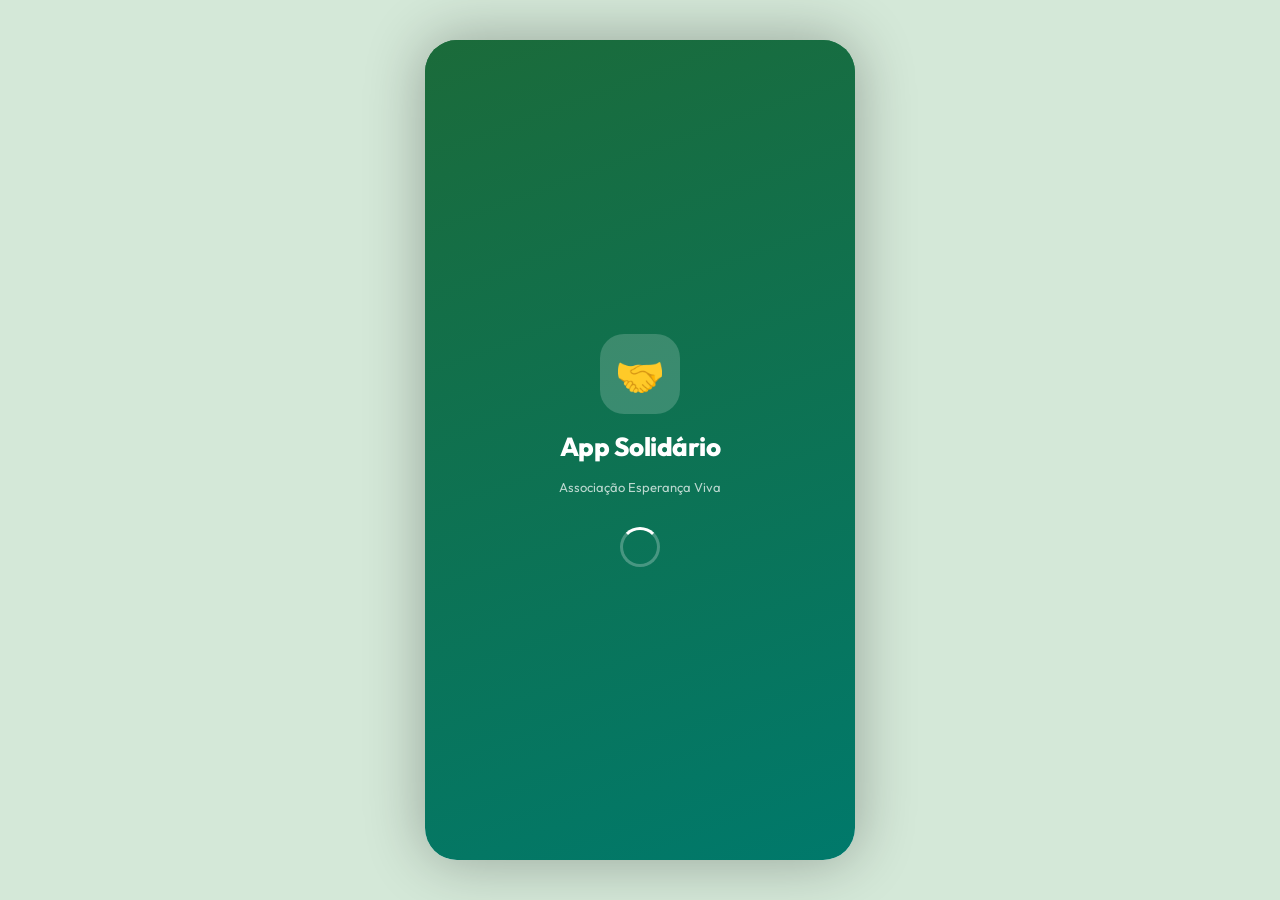
==== commit 027bc6d7: "feat: splash screen, slide navigation, persistência localStorage" ====
--- a/index.html
+++ b/index.html
@@ -362,7 +362,13 @@
       <button class="btn-primario" onclick="salvarEntrega()">✅ Registrar Entrega</button>
     </div>
   </div>
-
+<!-- SPLASH SCREEN -->
+  <div id="splash">
+    <div class="splash-logo">🤝</div>
+    <div class="splash-nome">App Solidário</div>
+    <div class="splash-sub">Associação Esperança Viva</div>
+    <div class="splash-loader"></div>
+  </div>
 </div><!-- fim #app-wrapper -->
 
 <script src="js/dados.js"></script>
--- a/css/style.css
+++ b/css/style.css
@@ -70,10 +70,16 @@
   transition: var(--transicao-tema);
 }
 
+/* Garante que dvh esteja disponível como fallback */
+@supports not (height: 100dvh) {
+  :root { --vh: 1vh; }
+}
+
 /* ===== WRAPPER DO CELULAR ===== */
 #app-wrapper {
   width: 100%;
   max-width: 430px;
+  height: 100vh;
   height: 100dvh;
   margin: 0 auto;
   background: var(--cinza-bg);
@@ -86,8 +92,19 @@
 }
 
 @media (min-width: 500px) {
-  body { display: flex; align-items: center; justify-content: center; min-height: 100vh; }
-  #app-wrapper { height: 820px; border-radius: 32px; }
+  body {
+    display: flex;
+    align-items: center;
+    justify-content: center;
+    min-height: 100vh;
+    min-height: 100dvh;
+    padding: 20px;
+  }
+  #app-wrapper {
+    height: min(820px, calc(100vh - 40px));
+    height: min(820px, calc(100dvh - 40px));
+    border-radius: 32px;
+  }
 }
 
 /* ===== HEADER ===== */
@@ -151,21 +168,77 @@
 /* ===== CONTEÚDO PRINCIPAL ===== */
 #conteudo {
   flex: 1;
+  min-height: 0; /* essencial: permite que o flex child encolha e role */
   overflow-y: auto;
   overflow-x: hidden;
-  padding-bottom: var(--nav-height);
+  padding-bottom: 0;
   scroll-behavior: smooth;
 }
 #conteudo::-webkit-scrollbar { display: none; }
 
 /* ===== TELAS ===== */
-.tela { display: none; padding: 16px; animation: slideIn 0.28s cubic-bezier(.4,0,.2,1); }
-.tela.ativa { display: block; }
-
-@keyframes slideIn {
-  from { opacity: 0; transform: translateY(14px); }
-  to   { opacity: 1; transform: translateY(0); }
-}
+.tela {
+  display: none;
+  padding: 16px;
+  position: absolute;
+  inset: 0;
+  overflow-y: auto;
+  overflow-x: hidden;
+  padding-bottom: 0;
+}
+.tela.ativa {
+  display: block;
+  position: relative;
+}
+.tela.slide-entrar-direita  { animation: slideEntrarDireita  0.30s cubic-bezier(.4,0,.2,1) both; }
+.tela.slide-entrar-esquerda { animation: slideEntrarEsquerda 0.30s cubic-bezier(.4,0,.2,1) both; }
+.tela.slide-sair-direita    { animation: slideSairDireita    0.25s cubic-bezier(.4,0,.2,1) both; }
+.tela.slide-sair-esquerda   { animation: slideSairEsquerda   0.25s cubic-bezier(.4,0,.2,1) both; }
+
+@keyframes slideEntrarDireita  { from { opacity:0; transform:translateX(32px);  } to { opacity:1; transform:translateX(0); } }
+@keyframes slideEntrarEsquerda { from { opacity:0; transform:translateX(-32px); } to { opacity:1; transform:translateX(0); } }
+@keyframes slideSairDireita    { from { opacity:1; transform:translateX(0); } to { opacity:0; transform:translateX(32px);  } }
+@keyframes slideSairEsquerda   { from { opacity:1; transform:translateX(0); } to { opacity:0; transform:translateX(-32px); } }
+
+/* ===== SPLASH SCREEN ===== */
+#splash {
+  position: absolute;
+  inset: 0;
+  background: linear-gradient(160deg, var(--verde-primario) 0%, var(--teal) 100%);
+  display: flex;
+  flex-direction: column;
+  align-items: center;
+  justify-content: center;
+  gap: 16px;
+  z-index: 999;
+  transition: opacity 0.5s ease, transform 0.5s ease;
+}
+#splash.saindo { opacity: 0; transform: scale(1.04); pointer-events: none; }
+#splash.oculto { display: none; }
+
+.splash-logo {
+  width: 80px; height: 80px;
+  background: rgba(255,255,255,0.18);
+  border-radius: 24px;
+  display: flex; align-items: center; justify-content: center;
+  font-size: 40px;
+  animation: pulsarLogo 1.6s ease infinite;
+}
+@keyframes pulsarLogo {
+  0%, 100% { transform: scale(1);     box-shadow: 0 0 0 0  rgba(255,255,255,0.25); }
+  50%       { transform: scale(1.06); box-shadow: 0 0 0 14px rgba(255,255,255,0); }
+}
+.splash-nome   { font-size: 26px; font-weight: 800; color: #fff; letter-spacing: -0.5px; }
+.splash-sub    { font-size: 13px; color: rgba(255,255,255,0.72); }
+.splash-loader {
+  width: 40px; height: 40px;
+  border: 3px solid rgba(255,255,255,0.25);
+  border-top-color: #fff;
+  border-radius: 50%;
+  animation: girar 0.8s linear infinite;
+  margin-top: 16px;
+}
+@keyframes girar { to { transform: rotate(360deg); } }
 
 /* ===== CARDS ===== */
 .card {
@@ -427,8 +500,7 @@
   background: var(--cinza-card);
   display: flex; align-items: stretch;
   border-top: 1px solid var(--cinza-borda);
-  flex-shrink: 0;
-  position: absolute; bottom: 0; left: 0; right: 0;
+  flex-shrink: 0; /* fica no fluxo flex normal, sem position absolute */
   box-shadow: 0 -4px 20px rgba(0,0,0,0.08);
   z-index: 20;
   transition: var(--transicao-tema);
@@ -510,7 +582,7 @@
 
 /* ===== TOAST ===== */
 .toast {
-  position: absolute; top: calc(var(--header-height) + 12px); left: 16px; right: 16px;
+  position: absolute; top: calc(var(--header-height) + 12px); left: 16px; right: 16px; z-index: 201;
   background: var(--texto-principal); color: #fff;
   padding: 14px 18px; border-radius: 14px;
   font-size: 14px; font-weight: 500;
